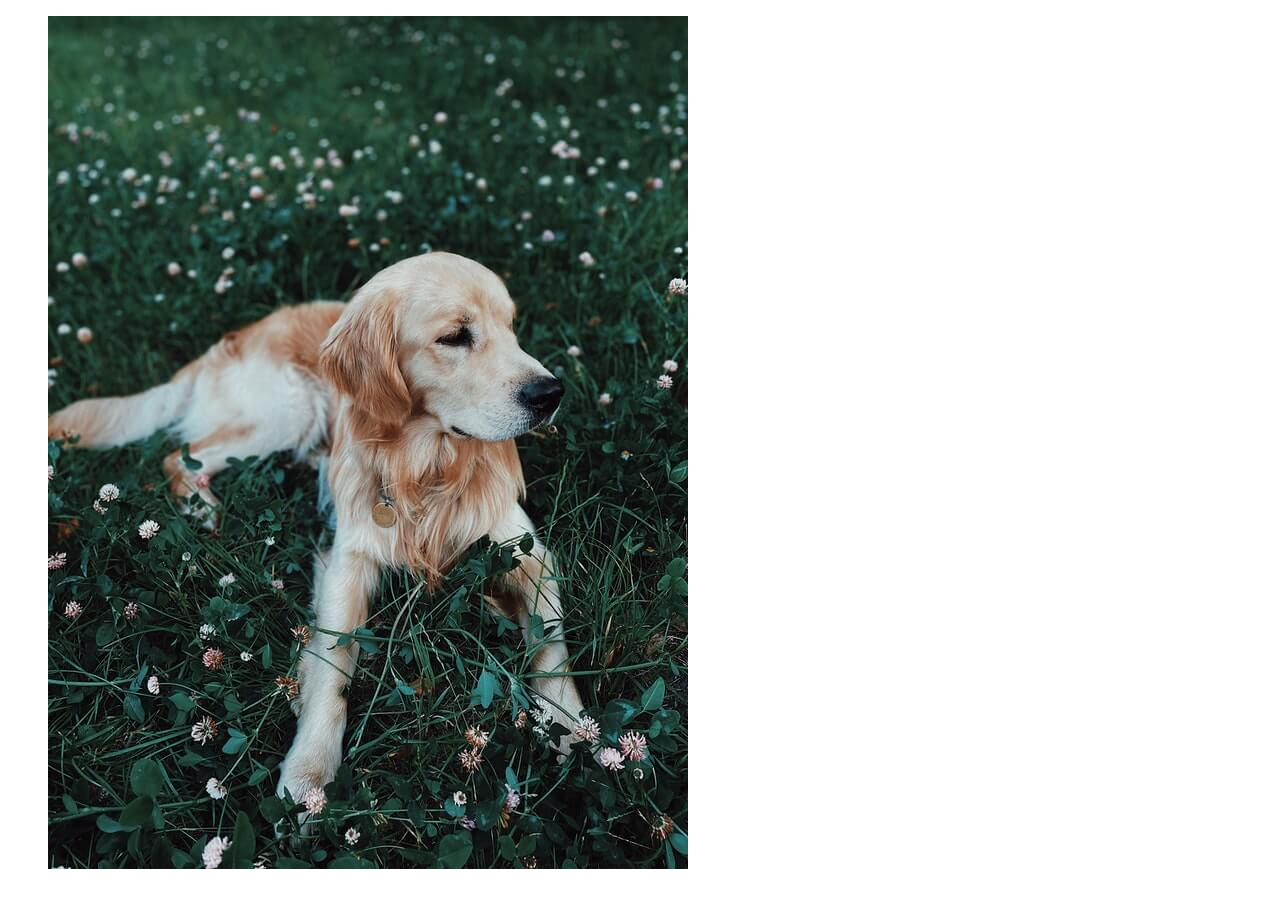
==== cursoDefinitivoHtmlCss/claseimg/index.html @ 95ad6da4 "imagenes y desafio" ====
<!DOCTYPE html>
<html lang="en">
<head>
    <meta charset="UTF-8">
    <meta http-equiv="X-UA-Compatible" content="IE=edge">
    <meta name="viewport" content="width=device-width, initial-scale=1.0">
    <title>Imagen</title>
</head>
<body>
    <main>
        <section>
            <figure>
                <img src="./pics/pexels-kira-schwarz-6869090 (3).jpg" alt="imagen pequeña del perrito">
                <figcaption></figcaption>
            </figure>
        </section>
    </main>
</body>
</html>
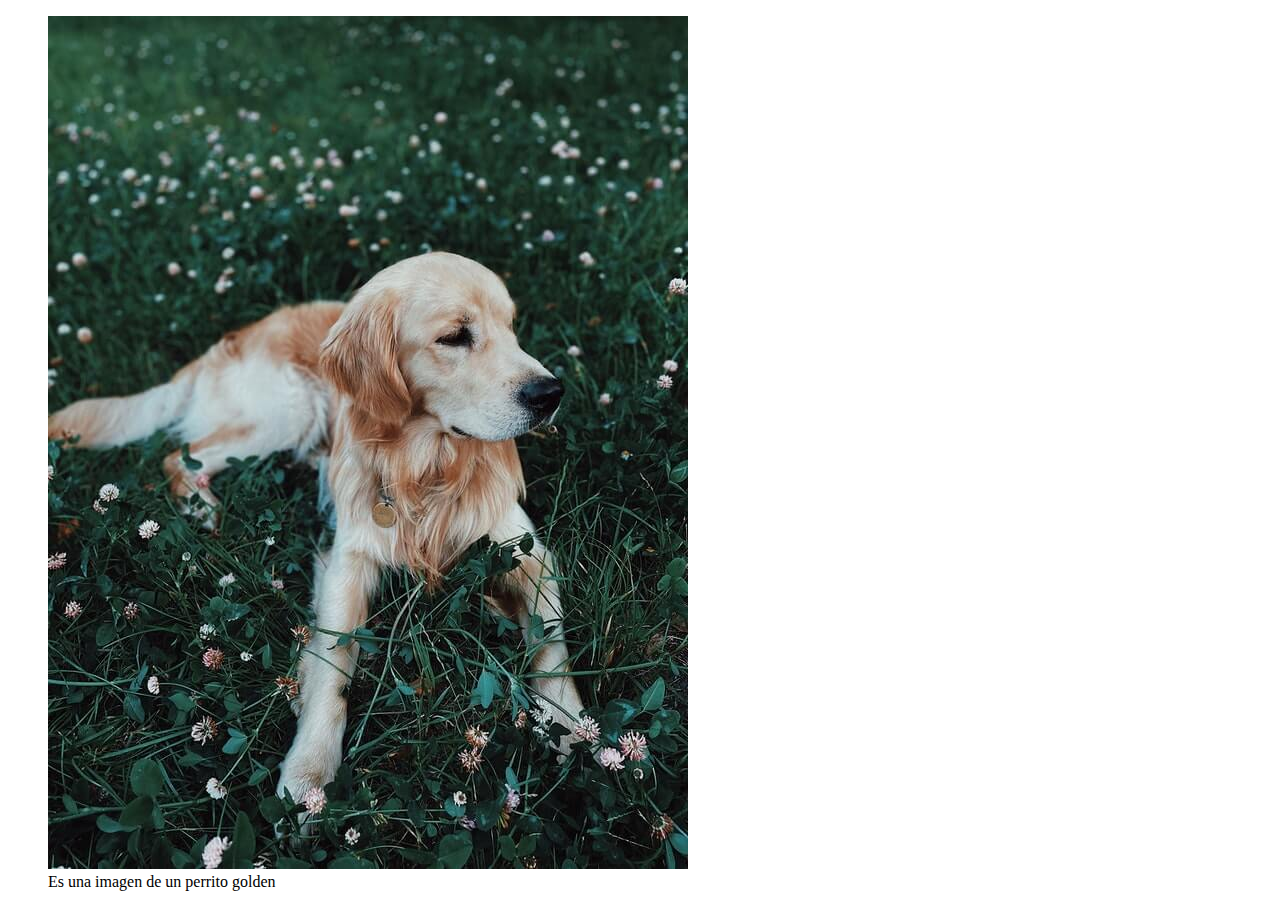
==== commit d3e768e3: "etiqueta figure" ====
--- a/cursoDefinitivoHtmlCss/claseimg/index.html
+++ b/cursoDefinitivoHtmlCss/claseimg/index.html
@@ -10,8 +10,11 @@
     <main>
         <section>
             <figure>
-                <img src="./pics/pexels-kira-schwarz-6869090 (3).jpg" alt="imagen pequeña del perrito">
-                <figcaption></figcaption>
+                <img 
+                src="./pics/pexels-kira-schwarz-6869090 (3).jpg"
+                 alt="imagen pequeña del perrito"
+                 />
+                <figcaption>Es una imagen de un perrito golden</figcaption>
             </figure>
         </section>
     </main>
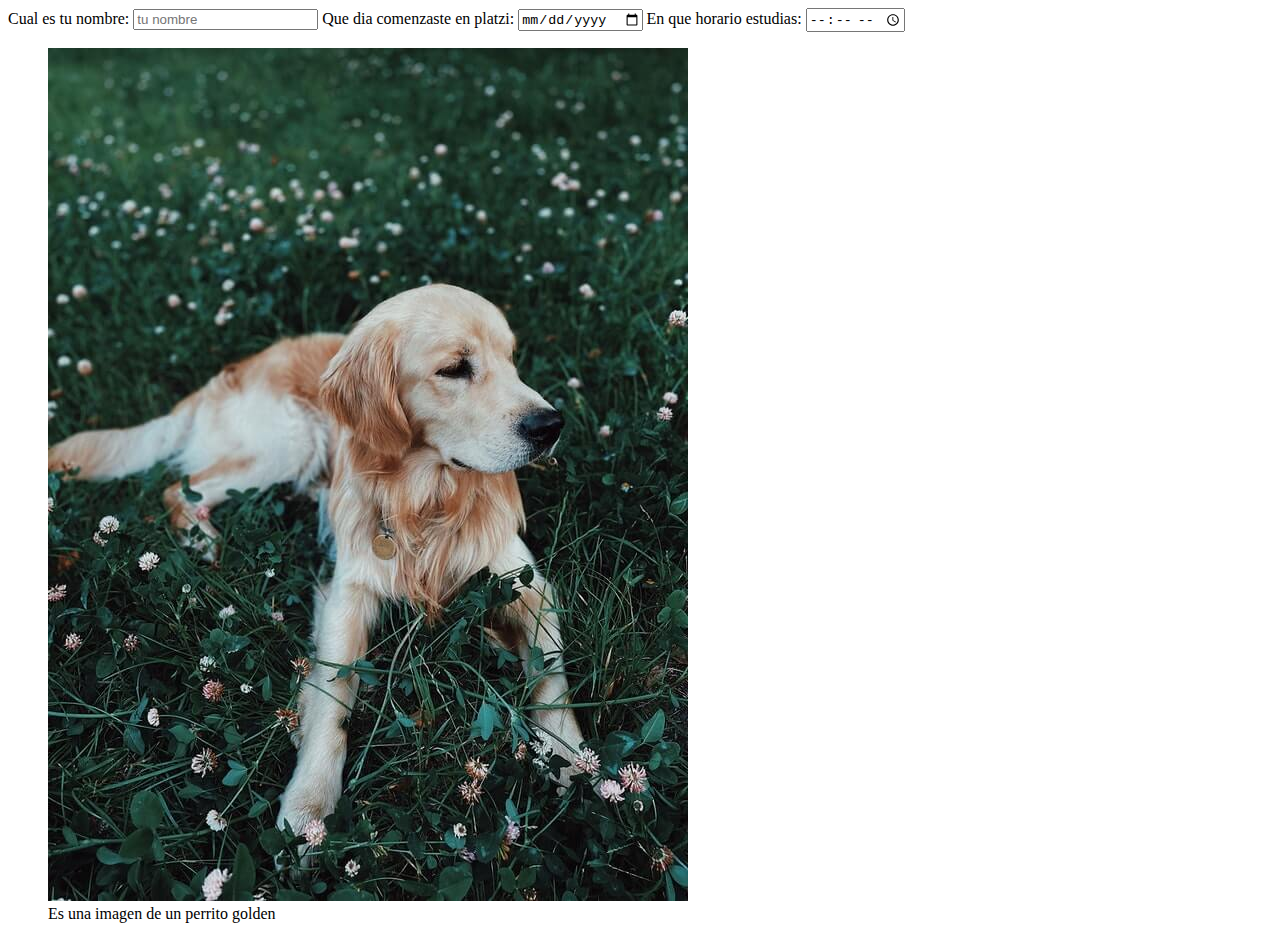
==== commit 746ec82e: "formularios" ====
--- a/cursoDefinitivoHtmlCss/claseimg/index.html
+++ b/cursoDefinitivoHtmlCss/claseimg/index.html
@@ -4,10 +4,26 @@
     <meta charset="UTF-8">
     <meta http-equiv="X-UA-Compatible" content="IE=edge">
     <meta name="viewport" content="width=device-width, initial-scale=1.0">
-    <title>Imagen</title>
+    <title>Un poco de todo</title>
 </head>
 <body>
     <main>
+        <section>
+            <form action="">
+                <label for="nombre">
+                    <span>Cual es tu nombre: </span>
+                    <input type="text" id="nombre" placeholder="tu nombre"/>
+                </label>
+                <label for="inicio-platzi">
+                    <span>Que dia comenzaste en platzi: </span>
+                    <input type="date" id="inicio-platzi"/>
+                </label>
+                <label for="horario">
+                    <span>En que horario estudias: </span>
+                    <input type="time" id="horario"/>
+                </label>
+            </form>
+        </section>
         <section>
             <figure>
                 <img 
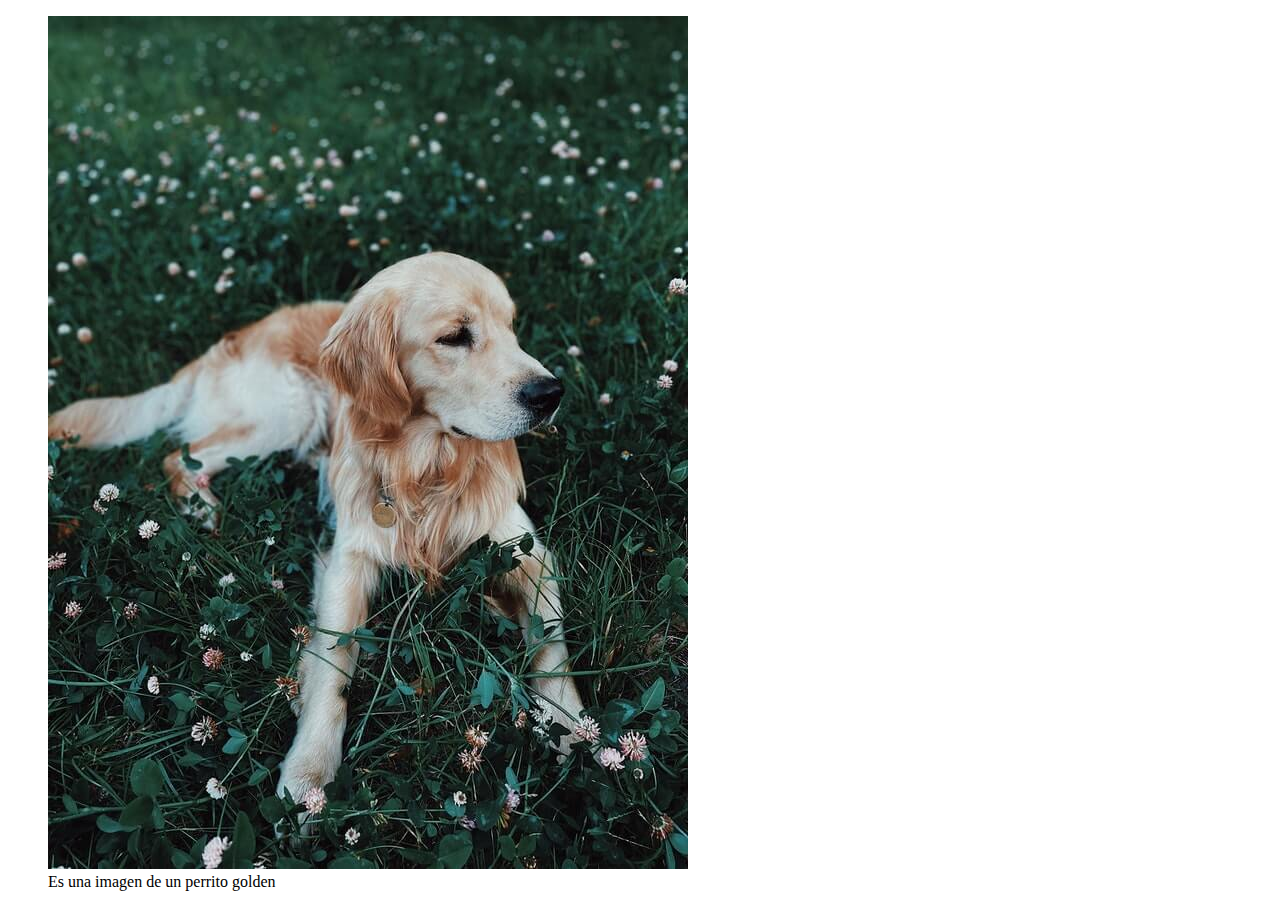
==== commit ee6b182d: "etiqueta form e input" ====
--- a/cursoDefinitivoHtmlCss/claseimg/index.html
+++ b/cursoDefinitivoHtmlCss/claseimg/index.html
@@ -8,22 +8,6 @@
 </head>
 <body>
     <main>
-        <section>
-            <form action="">
-                <label for="nombre">
-                    <span>Cual es tu nombre: </span>
-                    <input type="text" id="nombre" placeholder="tu nombre"/>
-                </label>
-                <label for="inicio-platzi">
-                    <span>Que dia comenzaste en platzi: </span>
-                    <input type="date" id="inicio-platzi"/>
-                </label>
-                <label for="horario">
-                    <span>En que horario estudias: </span>
-                    <input type="time" id="horario"/>
-                </label>
-            </form>
-        </section>
         <section>
             <figure>
                 <img 
